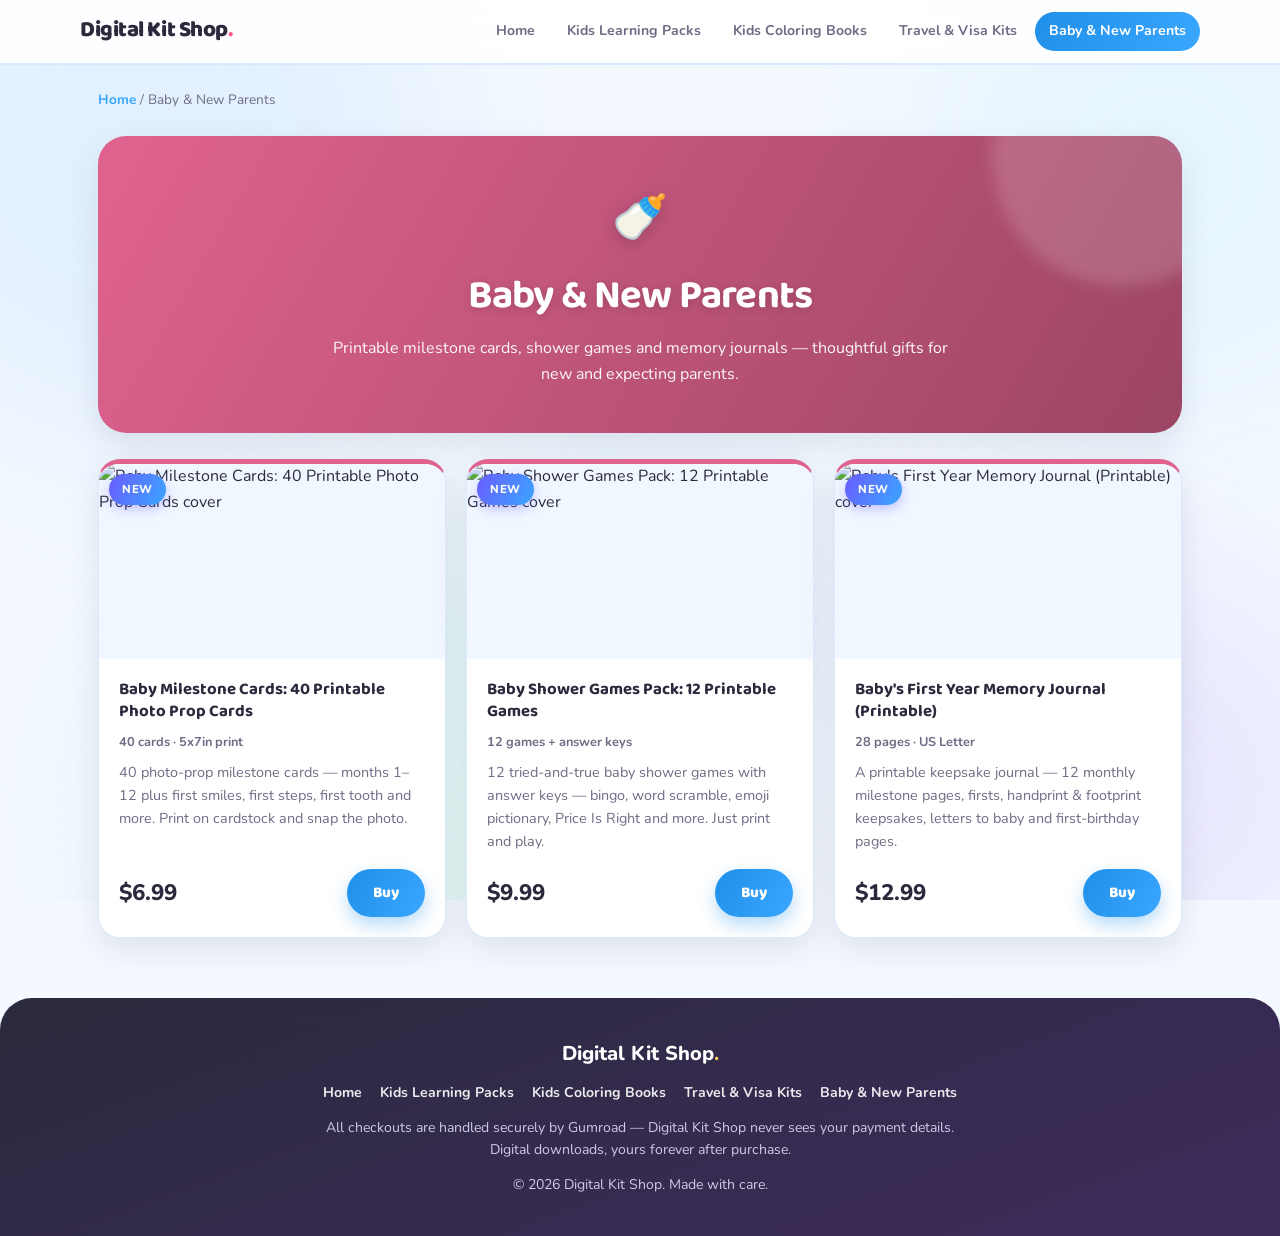
==== baby-new-parents/index.html @ 642063bd "Add Baby & New Parents category page This file contains the HTML structure for the Baby & New Parent" ====
<!DOCTYPE html>
<html lang="en">
<head>
<meta charset="utf-8">
<meta name="viewport" content="width=device-width, initial-scale=1">
<meta name="p:domain_verify" content="99b00b873626cb9a365c8f2b48c7d500"/>
<script async src="https://www.googletagmanager.com/gtag/js?id=G-J2KPY3ZD0E"></script>
<script>window.dataLayer=window.dataLayer||[];function gtag(){dataLayer.push(arguments);}gtag('js',new Date());gtag('config','G-J2KPY3ZD0E');</script>
<title>Baby & New Parents — Digital Kit Shop</title>
<meta name="description" content="Printable baby milestone cards, baby shower games & first-year memory journals. Instant-download new-parent printables and shower gifts.">
<link rel="canonical" href="https://digitalkitshop.pages.dev/baby-new-parents/">
<meta property="og:type" content="website">
<meta property="og:site_name" content="Digital Kit Shop">
<meta property="og:title" content="Baby & New Parents — Digital Kit Shop">
<meta property="og:description" content="Printable baby milestone cards, baby shower games & first-year memory journals. Instant-download new-parent printables and shower gifts.">
<meta property="og:url" content="https://digitalkitshop.pages.dev/baby-new-parents/">
<meta name="twitter:card" content="summary_large_image">
<meta property="og:image" content="https://digitalkitshop.pages.dev/assets/img/baby-milestone-cards.jpg">
<link rel="preconnect" href="https://fonts.googleapis.com">
<link rel="preconnect" href="https://fonts.gstatic.com" crossorigin>
<link href="https://fonts.googleapis.com/css2?family=Baloo+2:wght@600;700;800&family=Nunito:wght@400;600;700;800&display=swap" rel="stylesheet">
<link rel="stylesheet" href="../assets/css/style.css">
</head>
<body>
<div class="bg-blobs" aria-hidden="true">
  <span class="blob b1"></span><span class="blob b2"></span><span class="blob b3"></span>
  <span class="blob b4"></span><span class="blob b5"></span>
  <span class="bubble u1"></span><span class="bubble u2"></span><span class="bubble u3"></span>
  <span class="bubble u4"></span><span class="bubble u5"></span>
</div>
<header class="site">
  <div class="wrap nav">
    <a class="logo" href="../"><span data-brand>Digital Kit Shop</span><span class="dot">.</span></a>
    <nav class="nav-links"><a href="../" class="">Home</a><a href="../kids-learning-packs/" class="">Kids Learning Packs</a><a href="../kids-coloring-books/" class="">Kids Coloring Books</a><a href="../travel-visa-kits/" class="">Travel & Visa Kits</a><a href="../baby-new-parents/" class="active">Baby & New Parents</a></nav>
  </div>
</header>
<main class="wrap">
  <div class="crumb"><a href="../">Home</a> / Baby & New Parents</div>
  <section class="cat-hero" style="background:linear-gradient(120deg,#e0638f,#9c4564)">
    <div class="icon">🍼</div>
    <h1>Baby & New Parents</h1>
    <p>Printable milestone cards, shower games and memory journals — thoughtful gifts for new and expecting parents.</p>
  </section>
  <div class="prod-grid" style="margin-top:26px"><article class="prod" data-cat="baby-new-parents" style="--cat:#e0638f">
  <div class="thumb"><span class="badge">New</span><img src="../assets/img/baby-milestone-cards.jpg" alt="Baby Milestone Cards: 40 Printable Photo Prop Cards cover" loading="lazy"></div>
  <div class="body">
    <h3>Baby Milestone Cards: 40 Printable Photo Prop Cards</h3>
    <div class="meta">40 cards · 5x7in print</div>
    <p class="blurb">40 photo-prop milestone cards — months 1–12 plus first smiles, first steps, first tooth and more. Print on cardstock and snap the photo.</p>
    <div class="row">
      <div class="price">$6.99</div>
      <a class="btn-buy" href="https://saqibnaseer.gumroad.com/l/ecpma" target="_blank" rel="noopener">Buy</a>
    </div>
  </div>
</article><article class="prod" data-cat="baby-new-parents" style="--cat:#e0638f">
  <div class="thumb"><span class="badge">New</span><img src="../assets/img/baby-shower-games.jpg" alt="Baby Shower Games Pack: 12 Printable Games cover" loading="lazy"></div>
  <div class="body">
    <h3>Baby Shower Games Pack: 12 Printable Games</h3>
    <div class="meta">12 games + answer keys</div>
    <p class="blurb">12 tried-and-true baby shower games with answer keys — bingo, word scramble, emoji pictionary, Price Is Right and more. Just print and play.</p>
    <div class="row">
      <div class="price">$9.99</div>
      <a class="btn-buy" href="https://saqibnaseer.gumroad.com/l/gverp" target="_blank" rel="noopener">Buy</a>
    </div>
  </div>
</article><article class="prod" data-cat="baby-new-parents" style="--cat:#e0638f">
  <div class="thumb"><span class="badge">New</span><img src="../assets/img/baby-first-year-journal.jpg" alt="Baby's First Year Memory Journal (Printable) cover" loading="lazy"></div>
  <div class="body">
    <h3>Baby's First Year Memory Journal (Printable)</h3>
    <div class="meta">28 pages · US Letter</div>
    <p class="blurb">A printable keepsake journal — 12 monthly milestone pages, firsts, handprint & footprint keepsakes, letters to baby and first-birthday pages.</p>
    <div class="row">
      <div class="price">$12.99</div>
      <a class="btn-buy" href="https://saqibnaseer.gumroad.com/l/ixhuei" target="_blank" rel="noopener">Buy</a>
    </div>
  </div>
</article></div>
</main>
<footer class="site">
  <div class="wrap">
    <div class="flogo"><span data-brand>Digital Kit Shop</span><span class="dot">.</span></div>
    <div class="fnav"><a href="../">Home</a><a href="../kids-learning-packs/">Kids Learning Packs</a><a href="../kids-coloring-books/">Kids Coloring Books</a><a href="../travel-visa-kits/">Travel & Visa Kits</a><a href="../baby-new-parents/">Baby & New Parents</a></div>
    <p>All checkouts are handled securely by Gumroad — <span data-brand>Digital Kit Shop</span> never sees your payment details. Digital downloads, yours forever after purchase.</p>
    <p>© <span id="year">2026</span> <span data-brand>Digital Kit Shop</span>. Made with care.</p>
  </div>
</footer>
<script src="../assets/js/site.js"></script>
</body>
</html>
---- assets/css/style.css ----
/* Digital Kit Shop — vibrant kids-store theme.
   Flat colors + soft blurred blobs only. NO grid / square-pattern textures anywhere. */
:root{
  --pink:#ff5d8f;
  --orange:#ff9f1c;
  --purple:#6a5cff;
  --teal:#0e9f8a;
  --blue:#3aa7ff;
  --yellow:#ffd166;
  --ink:#2b2a3d;
  --muted:#6f6c85;
  --card:#ffffff;
  --radius:22px;
  --shadow:0 12px 32px rgba(43,42,61,.10);
  --shadow-sm:0 6px 18px rgba(43,42,61,.08);
}
*{box-sizing:border-box;margin:0;padding:0}
html{-webkit-text-size-adjust:100%;scroll-behavior:smooth}
body{
  font-family:"Nunito","Segoe UI",system-ui,-apple-system,Roboto,"Helvetica Neue",Arial,sans-serif;
  color:var(--ink);line-height:1.6;font-size:16px;
  background:#f4f9ff;
  overflow-x:hidden;
}
h1,h2,h3,.logo,.btn,.btn-buy,.pill{font-family:"Baloo 2","Nunito","Segoe UI",system-ui,sans-serif}
img{max-width:100%;display:block}
a{color:inherit}
.wrap{max-width:1120px;margin:0 auto;padding:0 18px;position:relative;z-index:1}

/* ============ Animated background: drifting blobs + rising bubbles (CSS only) ============ */
.bg-blobs{position:fixed;inset:0;z-index:0;overflow:hidden;pointer-events:none}
.blob{position:absolute;border-radius:50%;filter:blur(80px);opacity:.45;animation:drift 26s ease-in-out infinite alternate}
.blob.b1{width:46vmax;height:46vmax;background:#cfe6ff;top:-12vmax;left:-12vmax;animation-duration:30s}
.blob.b2{width:38vmax;height:38vmax;background:#d8f1ff;top:-6vmax;right:-10vmax;animation-duration:24s}
.blob.b3{width:42vmax;height:42vmax;background:#d3f5ec;bottom:-14vmax;left:8vmax;animation-duration:32s}
.blob.b4{width:34vmax;height:34vmax;background:#ddd6ff;bottom:-8vmax;right:-6vmax;animation-duration:27s}
.blob.b5{width:26vmax;height:26vmax;background:#cdeaff;top:34vmax;left:38vmax;opacity:.35;animation-duration:22s}
@keyframes drift{
  from{transform:translate(0,0) scale(1)}
  to{transform:translate(7vmax,5vmax) scale(1.18)}
}
.bubble{position:absolute;bottom:-6vmax;border-radius:50%;opacity:.5;animation:rise linear infinite}
.bubble.u1{width:34px;height:34px;left:12%;background:rgba(58,167,255,.25);animation-duration:26s}
.bubble.u2{width:22px;height:22px;left:32%;background:rgba(125,196,255,.30);animation-duration:32s;animation-delay:-8s}
.bubble.u3{width:44px;height:44px;left:58%;background:rgba(106,92,255,.20);animation-duration:38s;animation-delay:-15s}
.bubble.u4{width:18px;height:18px;left:74%;background:rgba(14,159,138,.25);animation-duration:24s;animation-delay:-4s}
.bubble.u5{width:28px;height:28px;left:88%;background:rgba(58,167,255,.25);animation-duration:30s;animation-delay:-20s}
@keyframes rise{
  from{transform:translateY(0)}
  to{transform:translateY(-125vh)}
}
@media (prefers-reduced-motion: reduce){
  .blob,.bubble{animation:none}
}

/* ============ Header ============ */
header.site{
  position:sticky;top:0;z-index:50;
  background:rgba(255,255,255,.88);backdrop-filter:blur(12px);-webkit-backdrop-filter:blur(12px);
  border-bottom:2px solid #d9e9ff;
}
.nav{display:flex;align-items:center;justify-content:space-between;padding:12px 0;gap:12px;flex-wrap:wrap}
.logo{font-weight:800;font-size:1.4rem;letter-spacing:-.02em;text-decoration:none}
.logo .dot{color:var(--pink)}
.nav-links{display:flex;gap:4px;flex-wrap:wrap}
.nav-links a{
  text-decoration:none;font-weight:700;font-size:.88rem;color:var(--muted);
  padding:8px 14px;border-radius:999px;transition:background .15s,color .15s;
}
.nav-links a:hover{background:#e8f3ff;color:var(--ink)}
.nav-links a.active{background:linear-gradient(120deg,#1f8fe8,var(--blue));color:#fff}

/* ============ Hero ============ */
.hero{
  margin:26px 0 8px;padding:56px 28px;text-align:center;color:#fff;
  background:linear-gradient(120deg,#1f8fe8 0%,#3aa7ff 45%,#7cc4ff 100%);
  border-radius:32px;box-shadow:0 18px 44px rgba(31,143,232,.30);
  position:relative;overflow:hidden;
}
.hero::after{
  content:"";position:absolute;width:340px;height:340px;border-radius:50%;
  background:rgba(255,255,255,.14);filter:blur(10px);top:-140px;right:-90px;
}
.hero .kicker{
  display:inline-block;background:rgba(255,255,255,.22);border:1px solid rgba(255,255,255,.45);
  border-radius:999px;padding:7px 18px;font-size:.82rem;font-weight:800;margin-bottom:18px;
}
.hero h1{font-size:clamp(2.1rem,6vw,3.4rem);line-height:1.12;letter-spacing:-.02em;margin-bottom:14px;text-shadow:0 2px 14px rgba(0,0,0,.12)}
.hero p.lead{max-width:660px;margin:0 auto 28px;font-size:1.06rem;color:#fff;opacity:.96}
.btn{
  display:inline-block;text-decoration:none;font-weight:800;border-radius:999px;
  padding:14px 32px;font-size:1rem;transition:transform .15s ease, box-shadow .15s ease;
}
.btn:hover{transform:translateY(-2px) scale(1.02)}
.btn-primary{background:#fff;color:#1f7fd1;box-shadow:0 10px 24px rgba(0,0,0,.18)}
.btn-ghost{background:rgba(255,255,255,.18);border:2px solid rgba(255,255,255,.65);color:#fff;margin-left:10px}

/* ============ Section titles ============ */
.section-title{font-size:1.65rem;letter-spacing:-.01em;margin:46px 0 6px;display:flex;align-items:center;gap:10px}
.section-title .tick{width:10px;height:26px;border-radius:99px;background:linear-gradient(180deg,#1f8fe8,#7cc4ff)}
.section-sub{color:var(--muted);margin-bottom:22px;max-width:640px}

/* ============ Category pills (homepage filter) ============ */
.pills{display:flex;gap:10px;overflow-x:auto;padding:4px 2px 14px;scrollbar-width:none}
.pills::-webkit-scrollbar{display:none}
.pill{
  --cat:var(--blue);
  flex:0 0 auto;border:2px solid var(--cat);background:#fff;color:var(--ink);
  font-weight:800;font-size:.92rem;padding:10px 20px;border-radius:999px;cursor:pointer;
  transition:all .18s ease;font-family:inherit;
}
.pill:hover{transform:translateY(-2px);box-shadow:var(--shadow-sm)}
.pill.active{background:var(--cat);color:#fff;border-color:transparent;box-shadow:0 8px 18px rgba(43,42,61,.18)}

/* ============ Product grid & cards ============ */
.prod-grid{display:grid;grid-template-columns:1fr;gap:20px;margin-bottom:10px}
@media(min-width:560px){.prod-grid{grid-template-columns:repeat(2,1fr)}}
@media(min-width:920px){.prod-grid{grid-template-columns:repeat(3,1fr)}}
.prod{
  --cat:var(--blue);
  background:var(--card);border-radius:var(--radius);
  border:1px solid #dbeaff;border-top:5px solid var(--cat);
  overflow:hidden;box-shadow:var(--shadow);display:flex;flex-direction:column;
  transition:transform .18s ease, box-shadow .18s ease;
  animation:cardIn .35s ease both;
}
.prod:hover{transform:translateY(-5px) rotate(-.3deg);box-shadow:0 18px 40px rgba(43,42,61,.14)}
.prod.hide{display:none}
@keyframes cardIn{from{opacity:0;transform:translateY(14px)}to{opacity:1;transform:none}}
.prod .thumb{position:relative;background:#f0f7ff}
.prod .thumb img{width:100%;aspect-ratio:16/9;object-fit:cover}
.prod .thumb.tall img{aspect-ratio:3/4;object-fit:contain;background:#fff}
.badge{
  position:absolute;top:10px;left:10px;z-index:2;
  background:linear-gradient(120deg,var(--purple),var(--blue));color:#fff;
  font-size:.72rem;font-weight:800;padding:6px 13px;border-radius:999px;
  text-transform:uppercase;letter-spacing:.06em;box-shadow:0 4px 12px rgba(106,92,255,.35);
}
.save-ribbon{
  position:absolute;top:10px;right:10px;z-index:2;
  background:linear-gradient(120deg,#ff3d5a,#ff9f1c);color:#fff;
  font-size:.78rem;font-weight:800;padding:6px 13px;border-radius:999px;
  box-shadow:0 4px 12px rgba(255,61,90,.4);transform:rotate(3deg);
}
.prod .body{padding:20px;display:flex;flex-direction:column;flex:1}
.prod h3{font-size:1.05rem;line-height:1.35;margin-bottom:8px}
.prod .meta{font-size:.8rem;color:var(--muted);font-weight:700;margin-bottom:8px}
.prod p.blurb{font-size:.9rem;color:var(--muted);margin-bottom:16px;flex:1}
.prod .row{display:flex;align-items:center;justify-content:space-between;gap:10px;margin-top:auto}
.price{font-size:1.4rem;font-weight:800;color:var(--ink)}
.price .was-price{font-size:.95rem;color:var(--muted);font-weight:600;text-decoration:line-through;margin-right:8px}
.price-note{display:block;font-size:.72rem;font-weight:700;color:var(--muted)}
.btn-buy{
  background:linear-gradient(120deg,#1f8fe8,#3aa7ff);color:#fff;text-decoration:none;font-weight:800;
  padding:12px 26px;border-radius:999px;font-size:.95rem;white-space:nowrap;
  box-shadow:0 8px 18px rgba(31,143,232,.32);transition:transform .15s ease;
}
.btn-buy:hover{transform:translateY(-2px) scale(1.04)}

/* ============ Bundle deals shelf ============ */
.bundle-shelf{
  margin:46px 0 8px;padding:30px 26px;border-radius:28px;color:#fff;
  background:linear-gradient(120deg,#2b2a3d 0%,#4a2b6d 55%,#6a5cff 120%);
  box-shadow:0 18px 44px rgba(74,43,109,.35);position:relative;overflow:hidden;
}
.bundle-shelf::after{
  content:"";position:absolute;width:280px;height:280px;border-radius:50%;
  background:rgba(255,159,28,.25);filter:blur(60px);bottom:-120px;left:-80px;
}
.bundle-head{display:flex;align-items:center;gap:12px;margin-bottom:6px;position:relative;z-index:1}
.bundle-head h2{font-size:1.6rem;letter-spacing:-.01em}
.bundle-sub{opacity:.85;margin-bottom:22px;position:relative;z-index:1}
.bundle-grid{display:grid;grid-template-columns:1fr;gap:20px;position:relative;z-index:1}
@media(min-width:720px){.bundle-grid{grid-template-columns:repeat(2,1fr)}}
@media(min-width:1020px){.bundle-grid{grid-template-columns:repeat(3,1fr)}}
.bundle-shelf .prod{border-top-color:var(--yellow)}

/* ============ Category cards ============ */
.cat-grid{display:grid;grid-template-columns:1fr;gap:18px}
@media(min-width:720px){.cat-grid{grid-template-columns:repeat(3,1fr)}}
.cat-card{
  --cat:var(--blue);
  background:#fff;border-radius:var(--radius);padding:28px 24px;text-decoration:none;
  box-shadow:var(--shadow);transition:transform .18s ease;position:relative;overflow:hidden;
  border:1px solid #dbeaff;
}
.cat-card::before{content:"";position:absolute;top:0;left:0;right:0;height:8px;background:linear-gradient(90deg,var(--cat),var(--yellow))}
.cat-card:hover{transform:translateY(-4px) rotate(.4deg)}
.cat-card .icon{
  width:58px;height:58px;border-radius:18px;display:flex;align-items:center;justify-content:center;
  font-size:1.7rem;margin-bottom:14px;background:var(--cat);color:#fff;
  box-shadow:0 8px 16px rgba(43,42,61,.16);
}
.cat-card h3{font-size:1.2rem;margin-bottom:6px}
.cat-card p{color:var(--muted);font-size:.92rem;margin-bottom:12px}
.cat-card .count{font-size:.78rem;font-weight:800;color:var(--muted);text-transform:uppercase;letter-spacing:.06em}
.cat-card .go{font-weight:800;color:var(--cat);font-size:.95rem;margin-top:6px}

/* ============ Category page hero ============ */
.cat-hero{
  margin:26px 0 6px;padding:46px 28px;text-align:center;color:#fff;
  border-radius:28px;box-shadow:var(--shadow);position:relative;overflow:hidden;
}
.cat-hero::after{
  content:"";position:absolute;width:260px;height:260px;border-radius:50%;
  background:rgba(255,255,255,.16);filter:blur(8px);top:-110px;right:-70px;
}
.cat-hero .icon{font-size:2.8rem;filter:drop-shadow(0 4px 8px rgba(0,0,0,.18))}
.cat-hero h1{font-size:clamp(1.8rem,5vw,2.5rem);letter-spacing:-.02em;margin:10px 0 8px;text-shadow:0 2px 10px rgba(0,0,0,.15)}
.cat-hero p{opacity:.95;max-width:620px;margin:0 auto}

/* ============ Trust strip ============ */
.trust{display:grid;grid-template-columns:1fr;gap:14px;margin:44px 0}
@media(min-width:720px){.trust{grid-template-columns:repeat(3,1fr)}}
.trust .t{
  background:#fff;border-radius:var(--radius);padding:22px;box-shadow:var(--shadow-sm);
  border:1px solid #dbeaff;border-left:6px solid var(--tc,var(--teal));
}
.trust .t b{display:block;margin-bottom:4px;font-size:1.02rem}
.trust .t span{color:var(--muted);font-size:.9rem}

/* ============ Breadcrumb ============ */
.crumb{font-size:.85rem;color:var(--muted);margin:24px 0 0}
.crumb a{color:var(--blue);font-weight:700;text-decoration:none}

/* ============ Footer ============ */
footer.site{
  margin-top:60px;padding:40px 0;color:#fff;
  background:linear-gradient(160deg,#2b2a3d 0%,#3d2b5c 100%);
  border-radius:32px 32px 0 0;
}
footer.site .wrap{display:flex;flex-direction:column;gap:12px;align-items:center;text-align:center}
footer.site .flogo{font-weight:800;font-size:1.25rem}
footer.site .flogo .dot{color:var(--yellow)}
footer.site p{color:#cfc9e8;font-size:.88rem;max-width:640px}
footer.site .fnav{display:flex;gap:18px;flex-wrap:wrap;justify-content:center}
footer.site .fnav a{color:#fff;text-decoration:none;font-size:.88rem;font-weight:700;opacity:.9}
footer.site .fnav a:hover{opacity:1;color:var(--yellow)}
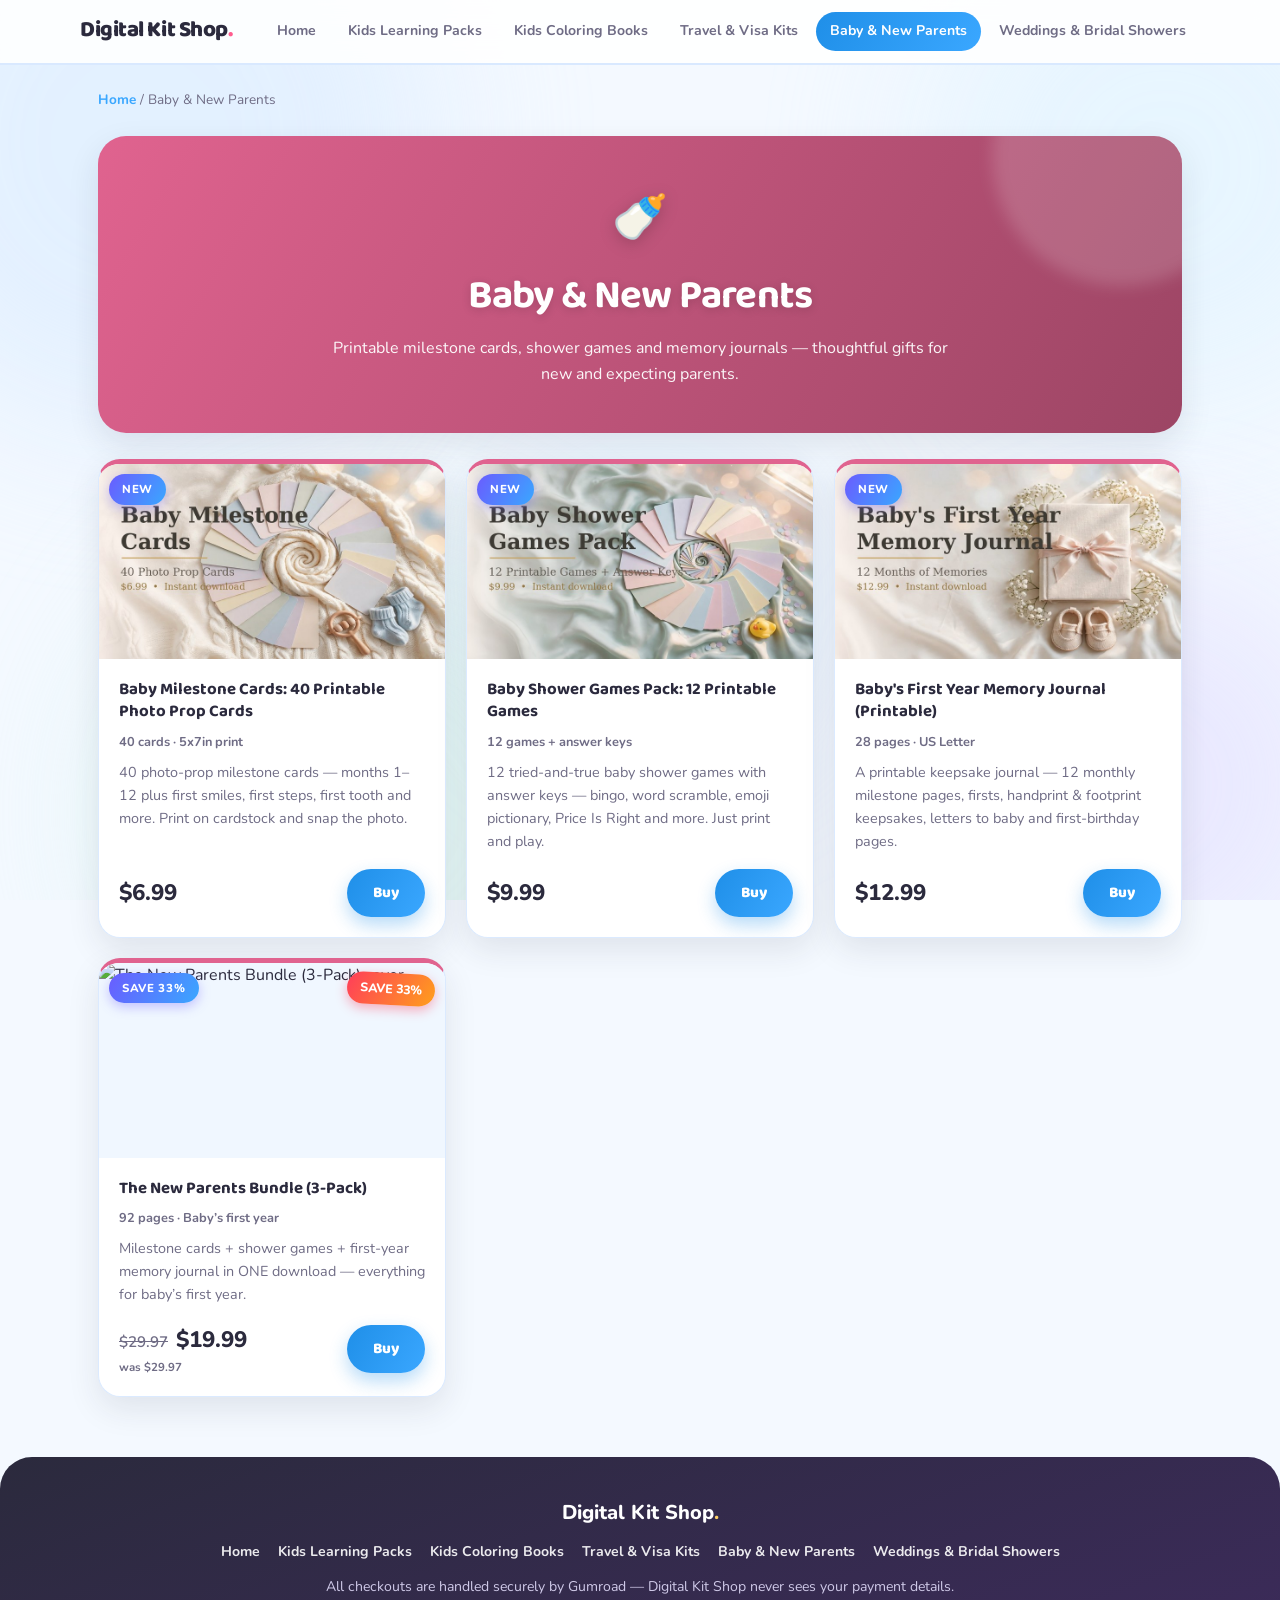
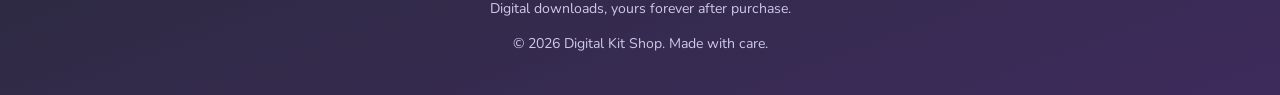
==== commit 81f6e32e: "Baby & New Parents page: add The New Parents Bundle (3-Pack)" ====
--- a/baby-new-parents/index.html
+++ b/baby-new-parents/index.html
@@ -20,6 +20,9 @@
 <link rel="preconnect" href="https://fonts.gstatic.com" crossorigin>
 <link href="https://fonts.googleapis.com/css2?family=Baloo+2:wght@600;700;800&family=Nunito:wght@400;600;700;800&display=swap" rel="stylesheet">
 <link rel="stylesheet" href="../assets/css/style.css">
+<script type="application/ld+json">
+{"@context": "https://schema.org", "@type": "ItemList", "name": "Baby & New Parents", "itemListElement": [{"@type": "ListItem", "position": 1, "item": {"@type": "Product", "name": "Baby Milestone Cards: 40 Printable Photo Prop Cards", "image": "https://digitalkitshop.pages.dev/assets/img/baby-milestone-cards.jpg", "description": "40 photo-prop milestone cards — months 1–12 plus first smiles, first steps, first tooth and more. Print on cardstock and snap the photo.", "offers": {"@type": "Offer", "price": "6.99", "priceCurrency": "USD", "availability": "https://schema.org/InStock", "url": "https://saqibnaseer.gumroad.com/l/ecpma"}}}, {"@type": "ListItem", "position": 2, "item": {"@type": "Product", "name": "Baby Shower Games Pack: 12 Printable Games", "image": "https://digitalkitshop.pages.dev/assets/img/baby-shower-games.jpg", "description": "12 tried-and-true baby shower games with answer keys — bingo, word scramble, emoji pictionary, Price Is Right and more. Just print and play.", "offers": {"@type": "Offer", "price": "9.99", "priceCurrency": "USD", "availability": "https://schema.org/InStock", "url": "https://saqibnaseer.gumroad.com/l/gverp"}}}, {"@type": "ListItem", "position": 3, "item": {"@type": "Product", "name": "Baby's First Year Memory Journal (Printable)", "image": "https://digitalkitshop.pages.dev/assets/img/baby-first-year-journal.jpg", "description": "A printable keepsake journal — 12 monthly milestone pages, firsts, handprint & footprint keepsakes, letters to baby and first-birthday pages.", "offers": {"@type": "Offer", "price": "12.99", "priceCurrency": "USD", "availability": "https://schema.org/InStock", "url": "https://saqibnaseer.gumroad.com/l/ixhuei"}}}, {"@type": "ListItem", "position": 4, "item": {"@type": "Product", "name": "The New Parents Bundle (3-Pack)", "image": "https://digitalkitshop.pages.dev/assets/img/new-parents-bundle.jpg", "description": "Milestone cards + shower games + first-year memory journal in ONE download — everything for baby’s first year.", "offers": {"@type": "Offer", "price": "19.99", "priceCurrency": "USD", "availability": "https://schema.org/InStock", "url": "https://saqibnaseer.gumroad.com/l/touxrs"}}}]}
+</script>
 </head>
 <body>
 <div class="bg-blobs" aria-hidden="true">
@@ -31,7 +34,7 @@
 <header class="site">
   <div class="wrap nav">
     <a class="logo" href="../"><span data-brand>Digital Kit Shop</span><span class="dot">.</span></a>
-    <nav class="nav-links"><a href="../" class="">Home</a><a href="../kids-learning-packs/" class="">Kids Learning Packs</a><a href="../kids-coloring-books/" class="">Kids Coloring Books</a><a href="../travel-visa-kits/" class="">Travel & Visa Kits</a><a href="../baby-new-parents/" class="active">Baby & New Parents</a></nav>
+    <nav class="nav-links"><a href="../" class="">Home</a><a href="../kids-learning-packs/" class="">Kids Learning Packs</a><a href="../kids-coloring-books/" class="">Kids Coloring Books</a><a href="../travel-visa-kits/" class="">Travel & Visa Kits</a><a href="../baby-new-parents/" class="active">Baby & New Parents</a><a href="../weddings-bridal/" class="">Weddings & Bridal Showers</a></nav>
   </div>
 </header>
 <main class="wrap">
@@ -74,16 +77,27 @@
       <a class="btn-buy" href="https://saqibnaseer.gumroad.com/l/ixhuei" target="_blank" rel="noopener">Buy</a>
     </div>
   </div>
+</article><article class="prod" data-cat="baby-new-parents" style="--cat:#e0638f">
+  <div class="thumb"><span class="badge">Save 33%</span><span class="save-ribbon">SAVE 33%</span><img src="../assets/img/new-parents-bundle.jpg" alt="The New Parents Bundle (3-Pack) cover" loading="lazy"></div>
+  <div class="body">
+    <h3>The New Parents Bundle (3-Pack)</h3>
+    <div class="meta">92 pages · Baby’s first year</div>
+    <p class="blurb">Milestone cards + shower games + first-year memory journal in ONE download — everything for baby’s first year.</p>
+    <div class="row">
+      <div class="price"><span class="was-price">$29.97</span>$19.99<span class="price-note">was $29.97</span></div>
+      <a class="btn-buy" href="https://saqibnaseer.gumroad.com/l/touxrs" target="_blank" rel="noopener">Buy</a>
+    </div>
+  </div>
 </article></div>
 </main>
 <footer class="site">
   <div class="wrap">
     <div class="flogo"><span data-brand>Digital Kit Shop</span><span class="dot">.</span></div>
-    <div class="fnav"><a href="../">Home</a><a href="../kids-learning-packs/">Kids Learning Packs</a><a href="../kids-coloring-books/">Kids Coloring Books</a><a href="../travel-visa-kits/">Travel & Visa Kits</a><a href="../baby-new-parents/">Baby & New Parents</a></div>
+    <div class="fnav"><a href="../">Home</a><a href="../kids-learning-packs/">Kids Learning Packs</a><a href="../kids-coloring-books/">Kids Coloring Books</a><a href="../travel-visa-kits/">Travel & Visa Kits</a><a href="../baby-new-parents/">Baby & New Parents</a><a href="../weddings-bridal/">Weddings & Bridal Showers</a></div>
     <p>All checkouts are handled securely by Gumroad — <span data-brand>Digital Kit Shop</span> never sees your payment details. Digital downloads, yours forever after purchase.</p>
     <p>© <span id="year">2026</span> <span data-brand>Digital Kit Shop</span>. Made with care.</p>
   </div>
 </footer>
 <script src="../assets/js/site.js"></script>
 </body>
-</html>
+</html>
